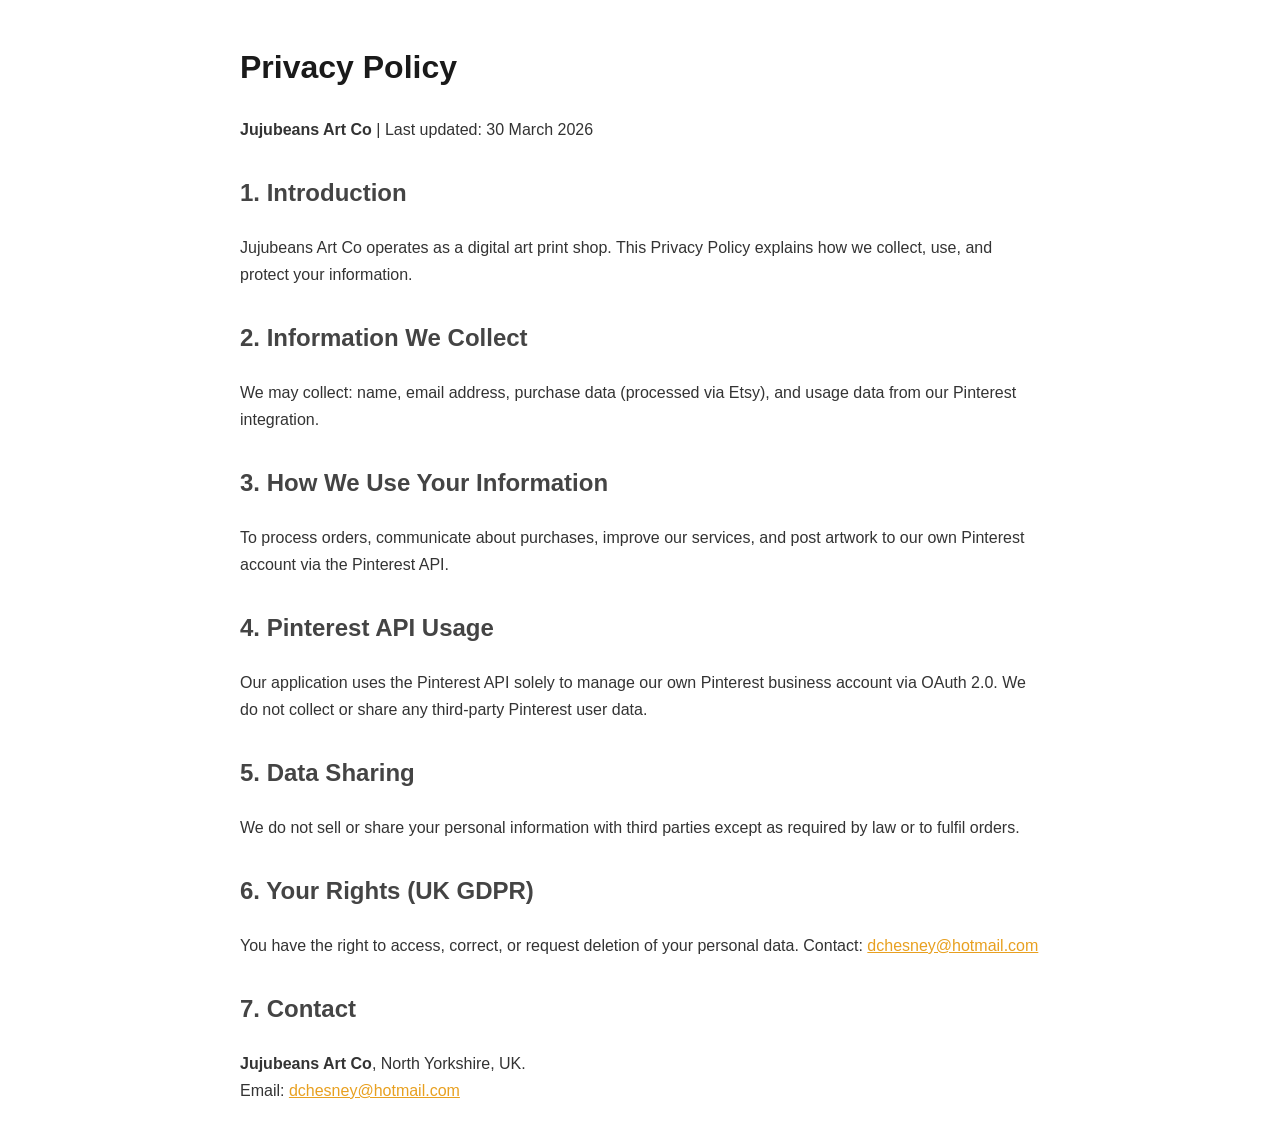
==== privacy-policy.html @ 605019de "Add privacy policy page" ====
<!DOCTYPE html>
<html lang="en">
<head>
<meta charset="UTF-8">
<meta name="viewport" content="width=device-width, initial-scale=1.0">
<title>Privacy Policy - Jujubeans Art Co</title>
<style>body{font-family:Arial,sans-serif;max-width:800px;margin:40px auto;padding:0 20px;color:#333;line-height:1.7}h1{color:#1a1a1a}h2{color:#444;margin-top:30px}a{color:#e8a020}</style>
</head>
<body>
<h1>Privacy Policy</h1>
<p><strong>Jujubeans Art Co</strong> | Last updated: 30 March 2026</p>
<h2>1. Introduction</h2>
<p>Jujubeans Art Co operates as a digital art print shop. This Privacy Policy explains how we collect, use, and protect your information.</p>
<h2>2. Information We Collect</h2>
<p>We may collect: name, email address, purchase data (processed via Etsy), and usage data from our Pinterest integration.</p>
<h2>3. How We Use Your Information</h2>
<p>To process orders, communicate about purchases, improve our services, and post artwork to our own Pinterest account via the Pinterest API.</p>
<h2>4. Pinterest API Usage</h2>
<p>Our application uses the Pinterest API solely to manage our own Pinterest business account via OAuth 2.0. We do not collect or share any third-party Pinterest user data.</p>
<h2>5. Data Sharing</h2>
<p>We do not sell or share your personal information with third parties except as required by law or to fulfil orders.</p>
<h2>6. Your Rights (UK GDPR)</h2>
<p>You have the right to access, correct, or request deletion of your personal data. Contact: <a href="mailto:dchesney@hotmail.com">dchesney@hotmail.com</a></p>
<h2>7. Contact</h2>
<p><strong>Jujubeans Art Co</strong>, North Yorkshire, UK.<br>Email: <a href="mailto:dchesney@hotmail.com">dchesney@hotmail.com</a></p>
</body>
</html>
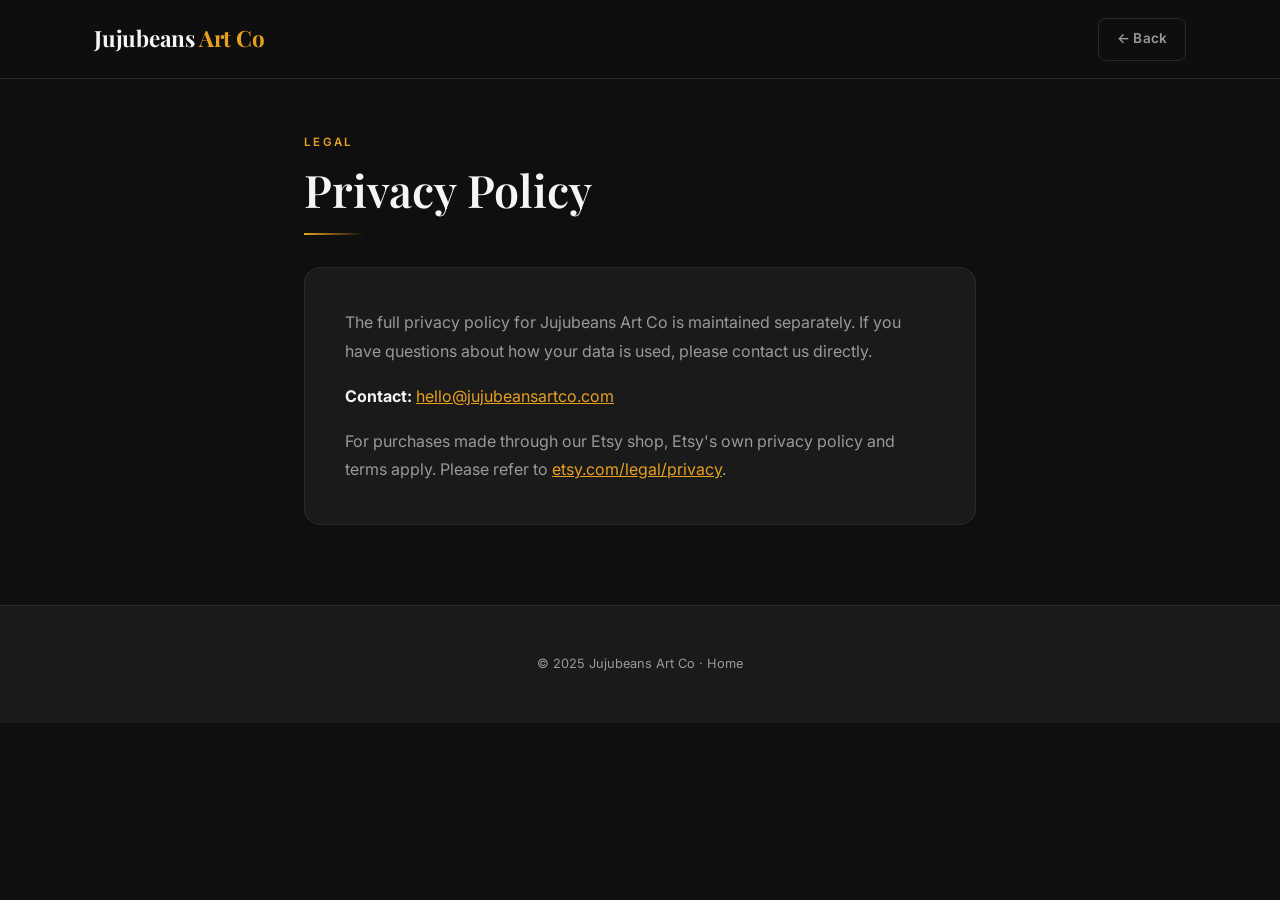
==== commit 78feec78: "Deploy Jujubeans website" ====
--- a/privacy-policy.html
+++ b/privacy-policy.html
@@ -1,27 +1,59 @@
 <!DOCTYPE html>
 <html lang="en">
 <head>
-<meta charset="UTF-8">
-<meta name="viewport" content="width=device-width, initial-scale=1.0">
-<title>Privacy Policy - Jujubeans Art Co</title>
-<style>body{font-family:Arial,sans-serif;max-width:800px;margin:40px auto;padding:0 20px;color:#333;line-height:1.7}h1{color:#1a1a1a}h2{color:#444;margin-top:30px}a{color:#e8a020}</style>
+  <meta charset="UTF-8" />
+  <meta name="viewport" content="width=device-width, initial-scale=1.0" />
+  <title>Privacy Policy — Jujubeans Art Co</title>
+  <meta name="description" content="Privacy Policy for Jujubeans Art Co." />
+  <meta name="robots" content="noindex" />
+  <link rel="preconnect" href="https://fonts.googleapis.com" />
+  <link rel="preconnect" href="https://fonts.gstatic.com" crossorigin />
+  <link href="https://fonts.googleapis.com/css2?family=Playfair+Display:wght@600&family=Inter:wght@400;500&display=swap" rel="stylesheet" />
+  <link rel="stylesheet" href="styles.css" />
+  <link rel="icon" href="data:image/svg+xml,<svg xmlns='http://www.w3.org/2000/svg' viewBox='0 0 100 100'><text y='.9em' font-size='90'>🎨</text></svg>" />
 </head>
 <body>
-<h1>Privacy Policy</h1>
-<p><strong>Jujubeans Art Co</strong> | Last updated: 30 March 2026</p>
-<h2>1. Introduction</h2>
-<p>Jujubeans Art Co operates as a digital art print shop. This Privacy Policy explains how we collect, use, and protect your information.</p>
-<h2>2. Information We Collect</h2>
-<p>We may collect: name, email address, purchase data (processed via Etsy), and usage data from our Pinterest integration.</p>
-<h2>3. How We Use Your Information</h2>
-<p>To process orders, communicate about purchases, improve our services, and post artwork to our own Pinterest account via the Pinterest API.</p>
-<h2>4. Pinterest API Usage</h2>
-<p>Our application uses the Pinterest API solely to manage our own Pinterest business account via OAuth 2.0. We do not collect or share any third-party Pinterest user data.</p>
-<h2>5. Data Sharing</h2>
-<p>We do not sell or share your personal information with third parties except as required by law or to fulfil orders.</p>
-<h2>6. Your Rights (UK GDPR)</h2>
-<p>You have the right to access, correct, or request deletion of your personal data. Contact: <a href="mailto:dchesney@hotmail.com">dchesney@hotmail.com</a></p>
-<h2>7. Contact</h2>
-<p><strong>Jujubeans Art Co</strong>, North Yorkshire, UK.<br>Email: <a href="mailto:dchesney@hotmail.com">dchesney@hotmail.com</a></p>
+
+  <nav class="nav scrolled" role="navigation" aria-label="Main navigation">
+    <div class="container nav-inner">
+      <a href="index.html" class="nav-logo" aria-label="Jujubeans Art Co home">
+        Jujubeans <span>Art Co</span>
+      </a>
+      <a href="index.html" class="btn btn-ghost" style="padding: 0.6rem 1.1rem; font-size: 0.85rem;">← Back</a>
+    </div>
+  </nav>
+
+  <main style="padding: 8rem 0 5rem;">
+    <div class="container" style="max-width: 720px;">
+      <span class="section-label">Legal</span>
+      <h1 class="section-title" style="margin-bottom: 0.5rem;">Privacy Policy</h1>
+      <div class="gold-divider left" style="margin-bottom: 2rem;"></div>
+      <div style="background: var(--surface); border: 1px solid var(--border); border-radius: var(--radius-lg); padding: 2.5rem; color: var(--text-muted); line-height: 1.8;">
+        <p style="margin-bottom: 1rem;">
+          The full privacy policy for Jujubeans Art Co is maintained separately. If you have questions about how your data is used, please contact us directly.
+        </p>
+        <p style="margin-bottom: 1rem;">
+          <strong style="color: var(--text);">Contact:</strong>
+          <a href="mailto:hello@jujubeansartco.com" style="color: var(--gold);">hello@jujubeansartco.com</a>
+        </p>
+        <p>
+          For purchases made through our Etsy shop, Etsy's own privacy policy and terms apply. Please refer to
+          <a href="https://www.etsy.com/legal/privacy" target="_blank" rel="noopener noreferrer" style="color: var(--gold);">etsy.com/legal/privacy</a>.
+        </p>
+      </div>
+    </div>
+  </main>
+
+  <footer class="footer" role="contentinfo">
+    <div class="container">
+      <div class="footer-bottom" style="border: none; margin: 0; padding: 0;">
+        <p>
+          &copy; 2025 Jujubeans Art Co ·
+          <a href="index.html">Home</a>
+        </p>
+      </div>
+    </div>
+  </footer>
+
 </body>
-</html>+</html>
--- a/styles.css
+++ b/styles.css
@@ -0,0 +1,765 @@
+/* ===========================
+   Jujubeans Art Co — styles.css
+   =========================== */
+
+/* --- Reset & Base --- */
+*, *::before, *::after {
+  box-sizing: border-box;
+  margin: 0;
+  padding: 0;
+}
+
+:root {
+  --gold: #E8A020;
+  --gold-light: #f0b84a;
+  --gold-dark: #c4841a;
+  --bg: #0f0f0f;
+  --surface: #1a1a1a;
+  --surface-2: #1e1e1e;
+  --border: #2a2a2a;
+  --text: #f5f5f5;
+  --text-muted: #999;
+  --font-display: 'Playfair Display', Georgia, serif;
+  --font-body: 'Inter', system-ui, -apple-system, sans-serif;
+  --radius: 8px;
+  --radius-lg: 16px;
+  --transition: 0.25s ease;
+}
+
+html {
+  scroll-behavior: smooth;
+}
+
+body {
+  background-color: var(--bg);
+  color: var(--text);
+  font-family: var(--font-body);
+  font-size: 16px;
+  line-height: 1.6;
+  -webkit-font-smoothing: antialiased;
+}
+
+/* --- Google Fonts --- */
+@import url('https://fonts.googleapis.com/css2?family=Playfair+Display:ital,wght@0,400;0,600;0,700;1,400;1,600&family=Inter:wght@300;400;500;600&display=swap');
+
+/* --- Utilities --- */
+.container {
+  width: 100%;
+  max-width: 1140px;
+  margin: 0 auto;
+  padding: 0 1.5rem;
+}
+
+.section-label {
+  display: inline-block;
+  font-size: 0.72rem;
+  font-weight: 600;
+  letter-spacing: 0.2em;
+  text-transform: uppercase;
+  color: var(--gold);
+  margin-bottom: 0.75rem;
+}
+
+.section-title {
+  font-family: var(--font-display);
+  font-size: clamp(1.8rem, 4vw, 2.8rem);
+  font-weight: 600;
+  color: var(--text);
+  line-height: 1.2;
+  margin-bottom: 1rem;
+}
+
+.section-subtitle {
+  color: var(--text-muted);
+  font-size: 1.05rem;
+  max-width: 560px;
+}
+
+/* --- Buttons --- */
+.btn {
+  display: inline-flex;
+  align-items: center;
+  gap: 0.5rem;
+  padding: 0.85rem 2rem;
+  border-radius: var(--radius);
+  font-family: var(--font-body);
+  font-size: 0.95rem;
+  font-weight: 600;
+  cursor: pointer;
+  text-decoration: none;
+  transition: all var(--transition);
+  border: none;
+  letter-spacing: 0.02em;
+}
+
+.btn-primary {
+  background: var(--gold);
+  color: #0f0f0f;
+}
+
+.btn-primary:hover {
+  background: var(--gold-light);
+  transform: translateY(-2px);
+  box-shadow: 0 8px 32px rgba(232, 160, 32, 0.35);
+}
+
+.btn-outline {
+  background: transparent;
+  color: var(--gold);
+  border: 2px solid var(--gold);
+}
+
+.btn-outline:hover {
+  background: var(--gold);
+  color: #0f0f0f;
+  transform: translateY(-2px);
+}
+
+.btn-ghost {
+  background: transparent;
+  color: var(--text-muted);
+  border: 1px solid var(--border);
+}
+
+.btn-ghost:hover {
+  color: var(--text);
+  border-color: var(--text-muted);
+}
+
+/* ===========================
+   NAV
+   =========================== */
+.nav {
+  position: fixed;
+  top: 0;
+  left: 0;
+  right: 0;
+  z-index: 100;
+  padding: 1.1rem 0;
+  transition: background var(--transition), border-color var(--transition);
+  border-bottom: 1px solid transparent;
+}
+
+.nav.scrolled {
+  background: rgba(15, 15, 15, 0.92);
+  backdrop-filter: blur(12px);
+  -webkit-backdrop-filter: blur(12px);
+  border-bottom-color: var(--border);
+}
+
+.nav-inner {
+  display: flex;
+  align-items: center;
+  justify-content: space-between;
+}
+
+.nav-logo {
+  font-family: var(--font-display);
+  font-size: 1.4rem;
+  font-weight: 700;
+  color: var(--text);
+  text-decoration: none;
+  letter-spacing: -0.01em;
+}
+
+.nav-logo span {
+  color: var(--gold);
+}
+
+.nav-cta {
+  display: flex;
+  align-items: center;
+  gap: 0.75rem;
+}
+
+/* ===========================
+   HERO
+   =========================== */
+.hero {
+  position: relative;
+  min-height: 100svh;
+  display: flex;
+  align-items: center;
+  justify-content: center;
+  text-align: center;
+  overflow: hidden;
+  padding: 6rem 0 4rem;
+}
+
+.hero-bg {
+  position: absolute;
+  inset: 0;
+  z-index: 0;
+}
+
+.hero-bg img {
+  width: 100%;
+  height: 100%;
+  object-fit: cover;
+  opacity: 0.18;
+}
+
+.hero-bg::after {
+  content: '';
+  position: absolute;
+  inset: 0;
+  background: linear-gradient(
+    to bottom,
+    rgba(15,15,15,0.3) 0%,
+    rgba(15,15,15,0.55) 60%,
+    rgba(15,15,15,1) 100%
+  );
+}
+
+/* Animated noise texture overlay */
+.hero-bg::before {
+  content: '';
+  position: absolute;
+  inset: 0;
+  opacity: 0.04;
+  background-image: url("data:image/svg+xml,%3Csvg viewBox='0 0 200 200' xmlns='http://www.w3.org/2000/svg'%3E%3Cfilter id='n'%3E%3CfeTurbulence type='fractalNoise' baseFrequency='0.9' numOctaves='4' stitchTiles='stitch'/%3E%3C/filter%3E%3Crect width='100%25' height='100%25' filter='url(%23n)'/%3E%3C/svg%3E");
+  z-index: 1;
+}
+
+.hero-content {
+  position: relative;
+  z-index: 2;
+  max-width: 780px;
+  text-align: center;
+  margin: 0 auto;
+}
+
+.hero-eyebrow {
+  display: inline-flex;
+  align-items: center;
+  gap: 0.5rem;
+  font-size: 0.78rem;
+  font-weight: 600;
+  letter-spacing: 0.18em;
+  text-transform: uppercase;
+  color: var(--gold);
+  margin-bottom: 1.5rem;
+}
+
+.hero-eyebrow::before,
+.hero-eyebrow::after {
+  content: '';
+  display: block;
+  width: 28px;
+  height: 1px;
+  background: var(--gold);
+  opacity: 0.6;
+}
+
+.hero-title {
+  font-family: var(--font-display);
+  font-size: clamp(2.8rem, 8vw, 5.5rem);
+  font-weight: 700;
+  line-height: 1.08;
+  letter-spacing: -0.02em;
+  color: var(--text);
+  margin-bottom: 1.5rem;
+}
+
+.hero-title em {
+  font-style: italic;
+  color: var(--gold);
+}
+
+.hero-sub {
+  font-size: clamp(1rem, 2.5vw, 1.2rem);
+  color: var(--text-muted);
+  max-width: 520px;
+  margin: 0 auto 2.5rem;
+  line-height: 1.7;
+}
+
+.hero-actions {
+  display: flex;
+  align-items: center;
+  justify-content: center;
+  gap: 1rem;
+  flex-wrap: wrap;
+}
+
+.hero-badge {
+  display: flex;
+  align-items: center;
+  gap: 0.4rem;
+  font-size: 0.82rem;
+  color: var(--text-muted);
+  margin-top: 2rem;
+}
+
+.hero-badge::before {
+  content: '★★★★★';
+  color: var(--gold);
+  font-size: 0.7rem;
+  letter-spacing: 0.05em;
+}
+
+.hero-scroll {
+  position: absolute;
+  bottom: 2rem;
+  left: 50%;
+  transform: translateX(-50%);
+  z-index: 2;
+  display: flex;
+  flex-direction: column;
+  align-items: center;
+  gap: 0.4rem;
+  color: var(--text-muted);
+  font-size: 0.7rem;
+  letter-spacing: 0.15em;
+  text-transform: uppercase;
+  animation: bounce 2s ease-in-out infinite;
+}
+
+.scroll-line {
+  width: 1px;
+  height: 36px;
+  background: linear-gradient(to bottom, var(--gold), transparent);
+}
+
+@keyframes bounce {
+  0%, 100% { transform: translateX(-50%) translateY(0); }
+  50% { transform: translateX(-50%) translateY(6px); }
+}
+
+/* ===========================
+   WHAT WE DO
+   =========================== */
+.what-we-do {
+  padding: 6rem 0;
+  background: var(--bg);
+}
+
+.what-we-do .section-header {
+  text-align: center;
+  margin-bottom: 3.5rem;
+}
+
+.what-we-do .section-subtitle {
+  margin: 0 auto;
+}
+
+.cards-grid {
+  display: grid;
+  grid-template-columns: repeat(auto-fit, minmax(280px, 1fr));
+  gap: 1.5rem;
+}
+
+.card {
+  background: var(--surface);
+  border: 1px solid var(--border);
+  border-radius: var(--radius-lg);
+  padding: 2.5rem 2rem;
+  transition: transform var(--transition), border-color var(--transition), box-shadow var(--transition);
+  position: relative;
+  overflow: hidden;
+}
+
+.card::before {
+  content: '';
+  position: absolute;
+  top: 0;
+  left: 0;
+  right: 0;
+  height: 3px;
+  background: linear-gradient(to right, var(--gold-dark), var(--gold), var(--gold-light));
+  transform: scaleX(0);
+  transform-origin: left;
+  transition: transform var(--transition);
+}
+
+.card:hover {
+  transform: translateY(-4px);
+  border-color: rgba(232, 160, 32, 0.3);
+  box-shadow: 0 20px 60px rgba(0,0,0,0.4);
+}
+
+.card:hover::before {
+  transform: scaleX(1);
+}
+
+.card-icon {
+  width: 52px;
+  height: 52px;
+  background: rgba(232, 160, 32, 0.1);
+  border: 1px solid rgba(232, 160, 32, 0.2);
+  border-radius: var(--radius);
+  display: flex;
+  align-items: center;
+  justify-content: center;
+  font-size: 1.4rem;
+  margin-bottom: 1.5rem;
+}
+
+.card-title {
+  font-family: var(--font-display);
+  font-size: 1.25rem;
+  font-weight: 600;
+  color: var(--text);
+  margin-bottom: 0.75rem;
+}
+
+.card-text {
+  color: var(--text-muted);
+  font-size: 0.95rem;
+  line-height: 1.7;
+}
+
+.card-tag {
+  display: inline-block;
+  margin-top: 1.25rem;
+  font-size: 0.75rem;
+  font-weight: 600;
+  letter-spacing: 0.08em;
+  text-transform: uppercase;
+  color: var(--gold);
+  background: rgba(232, 160, 32, 0.1);
+  padding: 0.3rem 0.8rem;
+  border-radius: 999px;
+}
+
+/* ===========================
+   FEATURED ART
+   =========================== */
+.featured-art {
+  padding: 6rem 0;
+  background: linear-gradient(180deg, var(--bg) 0%, var(--surface) 50%, var(--bg) 100%);
+}
+
+.featured-art .section-header {
+  text-align: center;
+  margin-bottom: 3.5rem;
+}
+
+.featured-art .section-subtitle {
+  margin: 0 auto;
+}
+
+.art-grid {
+  display: grid;
+  grid-template-columns: repeat(3, 1fr);
+  gap: 1.25rem;
+}
+
+@media (max-width: 900px) {
+  .art-grid {
+    grid-template-columns: repeat(2, 1fr);
+  }
+}
+
+@media (max-width: 540px) {
+  .art-grid {
+    grid-template-columns: 1fr 1fr;
+    gap: 0.75rem;
+  }
+}
+
+.art-item {
+  position: relative;
+  border-radius: var(--radius);
+  overflow: hidden;
+  background: var(--surface-2);
+  aspect-ratio: 3/4;
+  cursor: pointer;
+  group: true;
+}
+
+.art-item img {
+  width: 100%;
+  height: 100%;
+  object-fit: cover;
+  transition: transform 0.5s ease;
+  display: block;
+}
+
+.art-item:hover img {
+  transform: scale(1.06);
+}
+
+.art-overlay {
+  position: absolute;
+  inset: 0;
+  background: linear-gradient(
+    to top,
+    rgba(0,0,0,0.9) 0%,
+    rgba(0,0,0,0.3) 45%,
+    transparent 70%
+  );
+  display: flex;
+  flex-direction: column;
+  justify-content: flex-end;
+  padding: 1.25rem 1rem;
+  opacity: 0;
+  transition: opacity var(--transition);
+}
+
+.art-item:hover .art-overlay {
+  opacity: 1;
+}
+
+.art-title {
+  font-family: var(--font-display);
+  font-size: 0.95rem;
+  font-weight: 600;
+  color: var(--text);
+  margin-bottom: 0.6rem;
+  line-height: 1.3;
+}
+
+.art-cta {
+  display: inline-flex;
+  align-items: center;
+  gap: 0.4rem;
+  font-size: 0.82rem;
+  font-weight: 600;
+  color: var(--gold);
+  text-decoration: none;
+  letter-spacing: 0.03em;
+  transition: gap var(--transition);
+}
+
+.art-cta:hover {
+  gap: 0.7rem;
+}
+
+.art-cta-arrow {
+  font-size: 1rem;
+  line-height: 1;
+}
+
+/* Always-visible label on mobile */
+@media (hover: none) {
+  .art-overlay {
+    opacity: 1;
+    background: linear-gradient(
+      to top,
+      rgba(0,0,0,0.85) 0%,
+      transparent 55%
+    );
+  }
+}
+
+.art-grid-footer {
+  text-align: center;
+  margin-top: 3rem;
+}
+
+/* ===========================
+   ABOUT
+   =========================== */
+.about {
+  padding: 6rem 0;
+  background: var(--bg);
+}
+
+.about-inner {
+  display: grid;
+  grid-template-columns: 1fr 1fr;
+  gap: 4rem;
+  align-items: center;
+}
+
+@media (max-width: 768px) {
+  .about-inner {
+    grid-template-columns: 1fr;
+    gap: 2.5rem;
+  }
+}
+
+.about-image {
+  position: relative;
+  border-radius: var(--radius-lg);
+  overflow: hidden;
+  aspect-ratio: 4/5;
+}
+
+.about-image img {
+  width: 100%;
+  height: 100%;
+  object-fit: cover;
+}
+
+.about-image-frame {
+  position: absolute;
+  inset: -12px;
+  border: 2px solid rgba(232, 160, 32, 0.25);
+  border-radius: calc(var(--radius-lg) + 4px);
+  pointer-events: none;
+  z-index: -1;
+}
+
+.about-content .section-subtitle {
+  max-width: none;
+  margin-bottom: 1.5rem;
+}
+
+.about-quote {
+  margin: 2rem 0;
+  padding-left: 1.25rem;
+  border-left: 3px solid var(--gold);
+}
+
+.about-quote p {
+  font-family: var(--font-display);
+  font-style: italic;
+  font-size: 1.15rem;
+  color: var(--text-muted);
+  line-height: 1.7;
+}
+
+.about-stats {
+  display: flex;
+  gap: 2.5rem;
+  margin-top: 2rem;
+}
+
+.stat-item strong {
+  display: block;
+  font-family: var(--font-display);
+  font-size: 1.8rem;
+  font-weight: 700;
+  color: var(--gold);
+  line-height: 1;
+}
+
+.stat-item span {
+  font-size: 0.82rem;
+  color: var(--text-muted);
+  letter-spacing: 0.05em;
+  text-transform: uppercase;
+  margin-top: 0.25rem;
+  display: block;
+}
+
+/* ===========================
+   FOOTER
+   =========================== */
+.footer {
+  background: var(--surface);
+  border-top: 1px solid var(--border);
+  padding: 3rem 0;
+}
+
+.footer-inner {
+  display: flex;
+  align-items: center;
+  justify-content: space-between;
+  gap: 2rem;
+  flex-wrap: wrap;
+}
+
+.footer-brand .nav-logo {
+  font-size: 1.2rem;
+  margin-bottom: 0.4rem;
+  display: block;
+}
+
+.footer-brand p {
+  font-size: 0.82rem;
+  color: var(--text-muted);
+}
+
+.footer-links {
+  display: flex;
+  align-items: center;
+  gap: 1.5rem;
+  flex-wrap: wrap;
+}
+
+.footer-link {
+  display: flex;
+  align-items: center;
+  gap: 0.45rem;
+  font-size: 0.9rem;
+  font-weight: 500;
+  color: var(--text-muted);
+  text-decoration: none;
+  transition: color var(--transition);
+}
+
+.footer-link:hover {
+  color: var(--gold);
+}
+
+.footer-link svg {
+  width: 16px;
+  height: 16px;
+  fill: currentColor;
+  flex-shrink: 0;
+}
+
+.footer-bottom {
+  border-top: 1px solid var(--border);
+  margin-top: 2rem;
+  padding-top: 2rem;
+  text-align: center;
+  font-size: 0.8rem;
+  color: var(--text-muted);
+}
+
+.footer-bottom a {
+  color: var(--text-muted);
+  text-decoration: none;
+}
+
+.footer-bottom a:hover {
+  color: var(--gold);
+}
+
+/* ===========================
+   DIVIDER
+   =========================== */
+.gold-divider {
+  width: 60px;
+  height: 2px;
+  background: linear-gradient(to right, var(--gold), transparent);
+  margin: 1rem auto 0;
+}
+
+.gold-divider.left {
+  margin-left: 0;
+}
+
+/* ===========================
+   RESPONSIVE NAV
+   =========================== */
+@media (max-width: 480px) {
+  .nav-cta .btn-ghost {
+    display: none;
+  }
+}
+
+/* ===========================
+   SUBTLE FADE-IN ANIMATIONS
+   =========================== */
+@keyframes fadeUp {
+  from {
+    opacity: 0;
+    transform: translateY(24px);
+  }
+  to {
+    opacity: 1;
+    transform: translateY(0);
+  }
+}
+
+.fade-up {
+  animation: fadeUp 0.65s ease forwards;
+}
+
+.fade-up-1 { animation-delay: 0.1s; opacity: 0; }
+.fade-up-2 { animation-delay: 0.25s; opacity: 0; }
+.fade-up-3 { animation-delay: 0.4s; opacity: 0; }
+.fade-up-4 { animation-delay: 0.55s; opacity: 0; }
+
+/* ===========================
+   SELECTION COLOUR
+   =========================== */
+::selection {
+  background: rgba(232, 160, 32, 0.25);
+  color: var(--text);
+}
